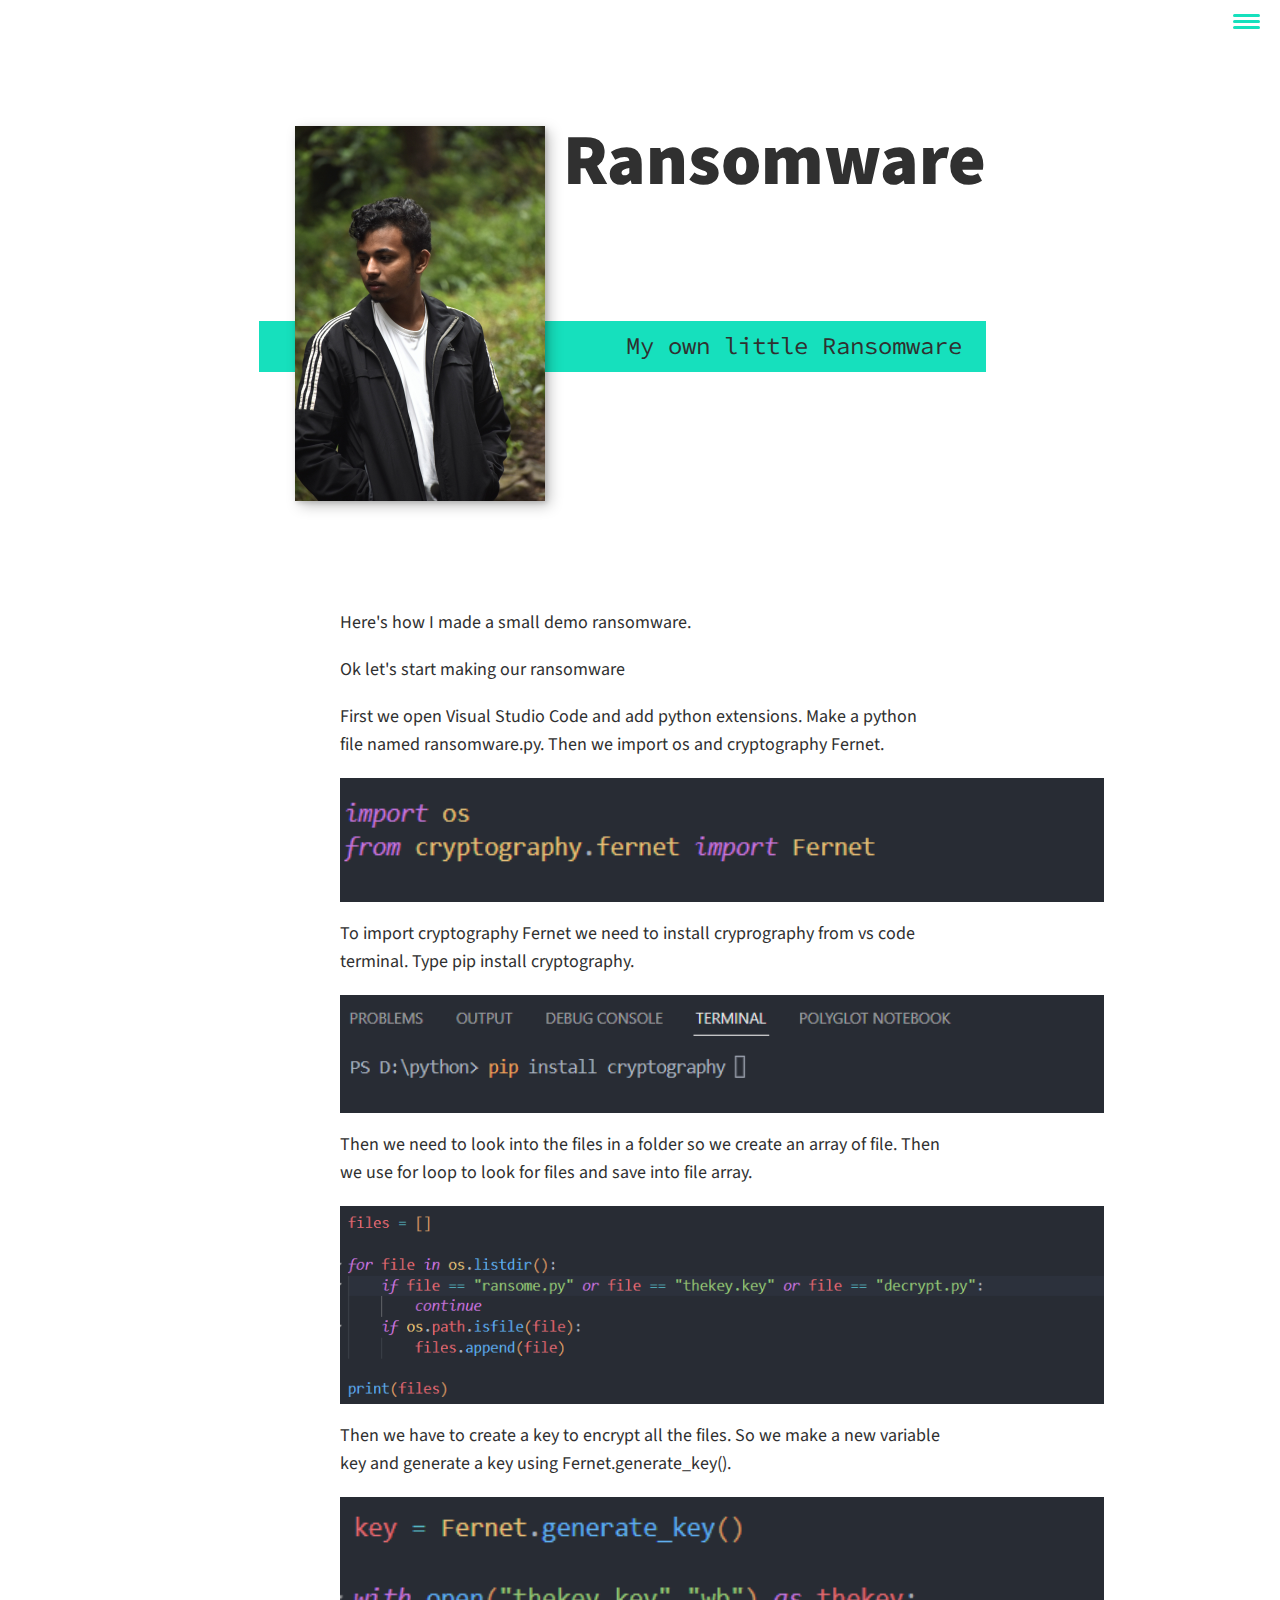
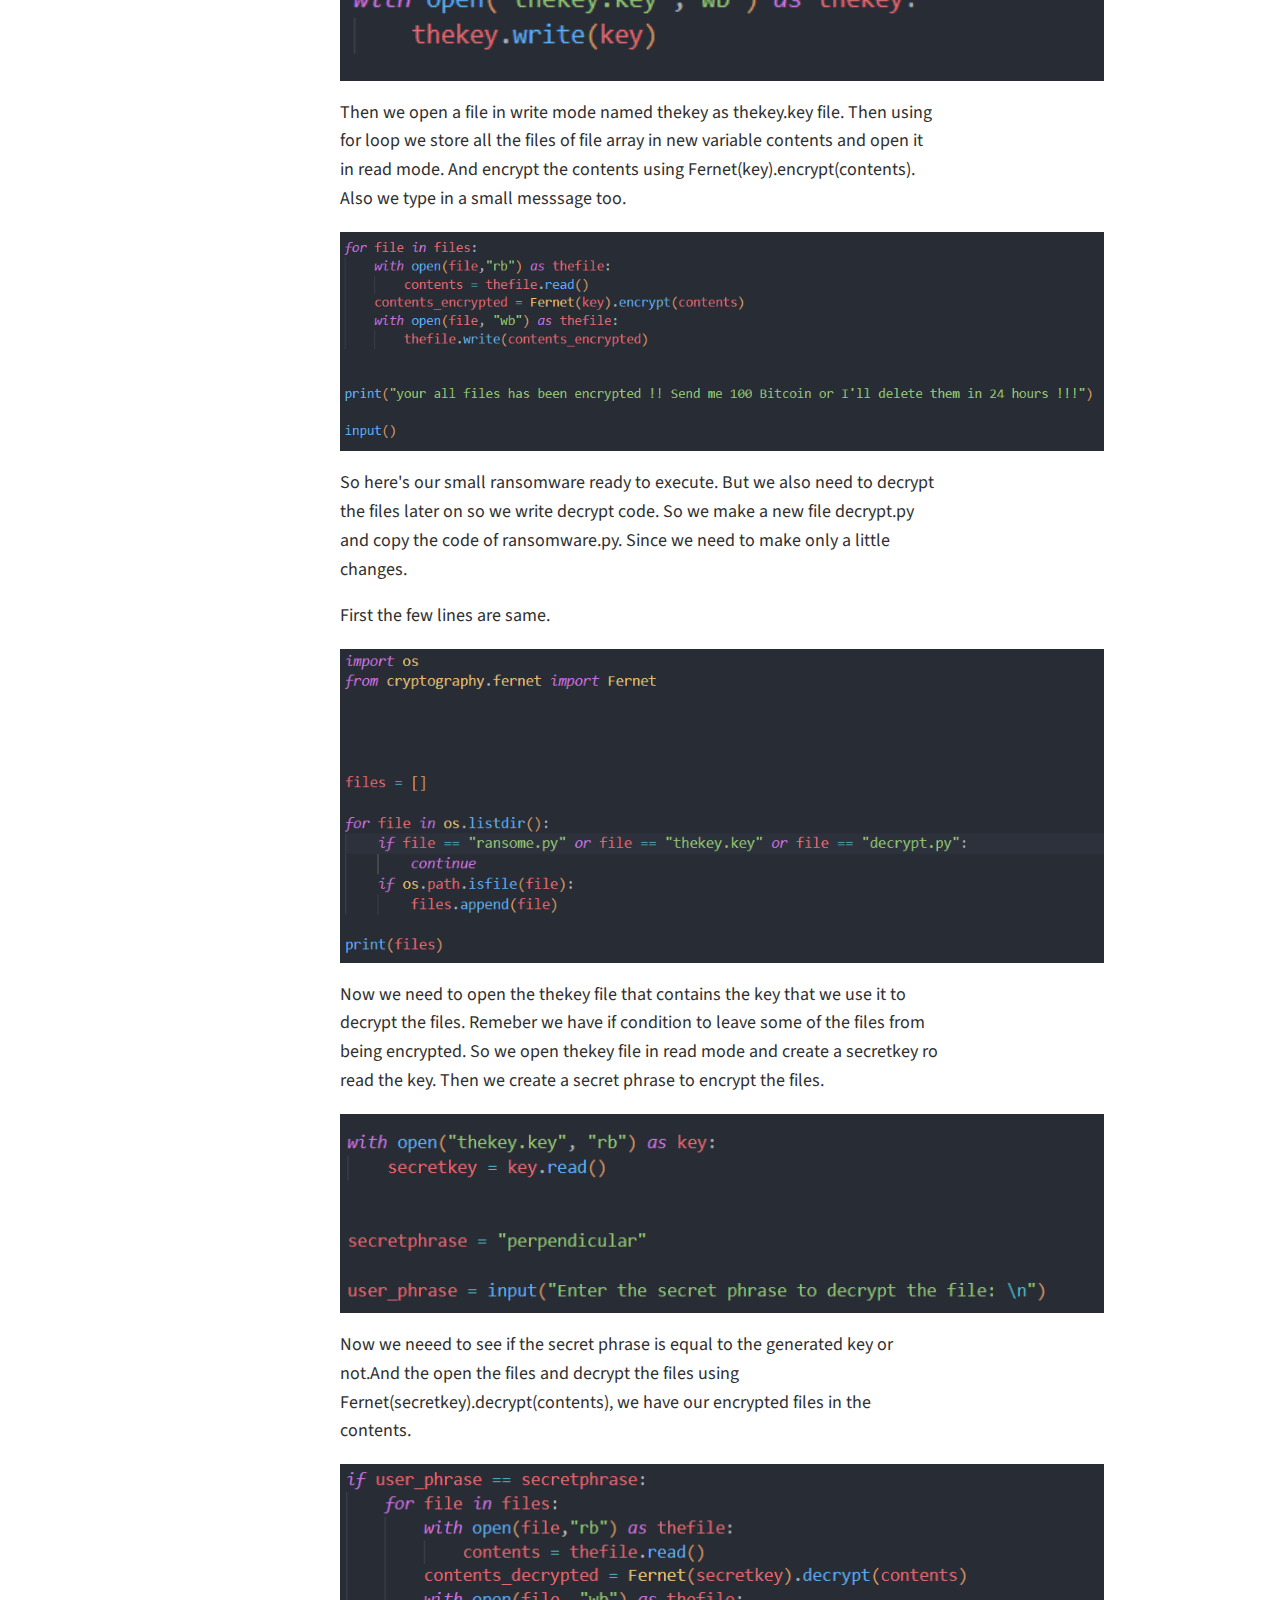
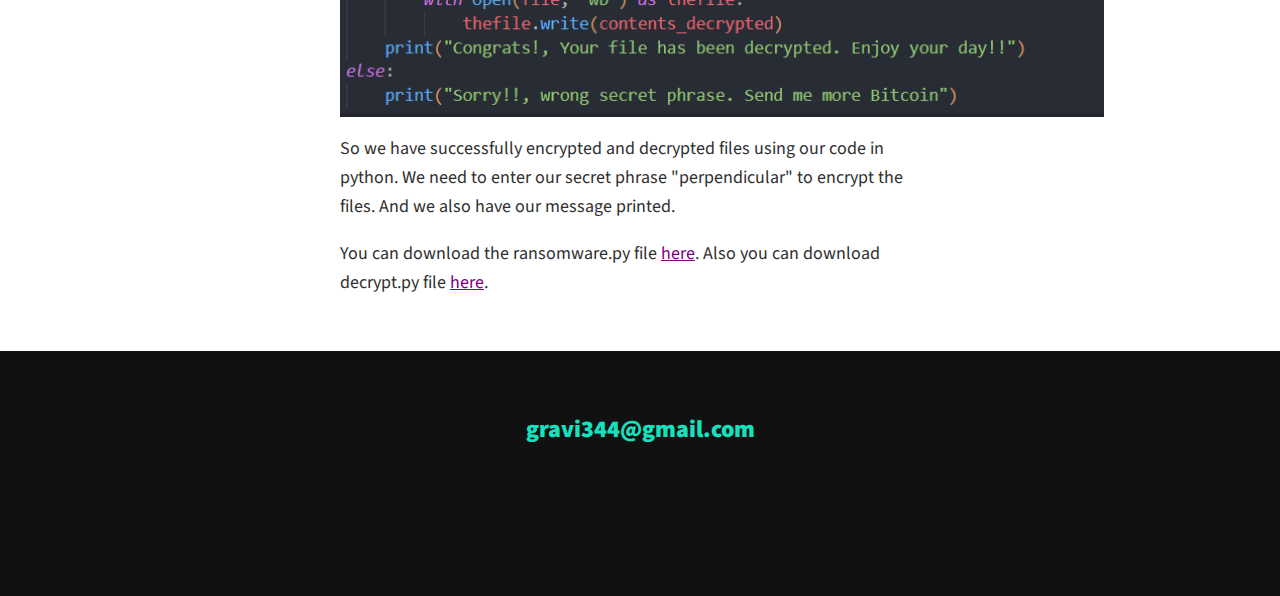
==== Ransomware.html @ d8972ada "First Commit" ====
<!DOCTYPE html>
<html lang="en">
    <head>
        <meta charset="UTF-8">
        <meta name="viewport" content="width=device-width, initial-scale=1.0">
        <title>Ransomware || How it's made</title>
        <link rel="stylesheet" href="https://cdnjs.cloudflare.com/ajax/libs/normalize/7.0.0/normalize.min.css">
        <link rel="stylesheet" href="https://cdnjs.cloudflare.com/ajax/libs/font-awesome/5.11.2/css/all.css" integrity="sha256-46qynGAkLSFpVbEBog43gvNhfrOj+BmwXdxFgVK/Kvc=" crossorigin="anonymous" />  
        
        <!-- Update these with your own fonts -->
        <link href="https://fonts.googleapis.com/css?family=Source+Code+Pro:400,900|Source+Sans+Pro:300,900&display=swap" rel="stylesheet">
        
        <link rel="stylesheet" href="style.css">

        <link rel="apple-touch-icon" sizes="180x180" href="/favicon_io/apple-touch-icon.png">
        <link rel="icon" type="image/png" sizes="32x32" href="/favicon_io/favicon-32x32.png">
        <link rel="icon" type="image/png" sizes="16x16" href="/favicon_io/favicon-16x16.png">
        <link rel="manifest" href="/favicon_io/site.webmanifest">

        <script src="https://kit.fontawesome.com/82ec6e3755.js" crossorigin="anonymous"></script>

    </head>
    <body>
        <header>
            <div class="logo">
                <img src="img/" alt="">
            </div>
            <button class="nav-toggle" aria-label="toggle navigation">
                <span class="hamburger"></span>
            </button>
            <nav class="nav">
                <ul class="nav__list">
                    <li class="nav__item"><a href="index.html" class="nav__link">Home</a></li>
                    <li class="nav__item"><a href="index.html#services" class="nav__link">My Services</a></li>
                    <li class="nav__item"><a href="index.html#about" class="nav__link">About me</a></li>
                    <li class="nav__item"><a href="index.html#work" class="nav__link">My Work</a></li>
                </ul>
            </nav>
        </header>
        

        <section class="intro">
            <h1 class="section__title section__title--intro">
                <strong>Ransomware</strong>
            </h1>
            <p class="section__subtitle section__subtitle--intro">My own little Ransomware</p>
            <img src="img/ravi.JPG" alt="" class="intro__img">
        </section>
        
        <div class="portfolio-item-individual">
            <p>Here's how I made a small demo ransomware.</p>
            <p>Ok let's start making our ransomware</p>
            <p>First we open Visual Studio Code and add python extensions. Make a python file named ransomware.py. Then we import os and cryptography Fernet.</p>
            <img class="img_portfolio" src="document/import files.png" alt="">
            <p>To import cryptography Fernet we need to install cryprography from vs code terminal. Type pip install cryptography.</p>
            <img class="img_portfolio" src="document/install cryptography.png" alt="">
            <p>Then we need to look into the files in a folder so we create an array of file. Then we use for loop to look for files and save into file array.  </p>
            <img class="img_portfolio" src="document/search files.png" alt="">
            <p>Then we have to create a key to encrypt all the files. So we make a new variable key and generate a key using Fernet.generate_key().</p>
            <img class="img_portfolio" src="document/generate key.png" alt="">
            <p>Then we open a file in write mode named thekey as thekey.key file. Then using for loop we store all the files of file array in 
                new variable contents and open it in read mode. And encrypt the contents using Fernet(key).encrypt(contents).
            Also we type in a small messsage too.</p>
            <img class="img_portfolio" src="document/encrypt files.png" alt="">
             <p>So here's our small ransomware ready to execute. But we also need to decrypt the files later on so we write decrypt code. 
                So we make a new file decrypt.py and copy the code of ransomware.py. Since we need to make only a little changes.</p>
                <p>First the few lines are same.</p>
                <img class="img_portfolio" src="document/search files to decrypt.png" alt="">
                <p>Now we need to open the thekey file that contains the key that we use it to decrypt the files. Remeber we have if condition to 
                    leave some of the files from being encrypted. So we open thekey file in read mode and create a secretkey ro read the key. 
                    Then we create a secret phrase to encrypt the files.
                </p>
                <img class="img_portfolio" src="document/secret phrase.png" alt="">
                <p>Now we neeed to see if the secret phrase is equal to the generated key or not.And the open the files and decrypt the files using 
                    Fernet(secretkey).decrypt(contents), we have our encrypted files in the contents. </p>
                <img class="img_portfolio" src="document/decrypt.png" alt="">
                <p>So we have successfully encrypted and decrypted files using our code in python. We need to enter our secret phrase "perpendicular"
                    to encrypt the files. And we also have our message printed.</p>
                    <p>You can download the ransomware.py file <a class="download" class="ransomeware" href="./python/ransome.py" download>here</a>. Also 
                    you can download decrypt.py file <a class="download" href="./python/decrypt.py" download>here</a>.</p>
        </div>
        
        
        <!-- Footer -->
        <footer class="footer">
            <!-- replace with your own email address -->
            <a  class="footer__link">gravi344@gmail.com</a>
            <ul class="social-list">
                <li class="" social-list__item>
                    <a class="social-list__link" href="https://github.com/RaviRajGhorsai" target="_blank">
                        <i class="fa-brands fa-github"></i>
                    </a>
                </li>
                <li class="social-list__item">
                    <a class="social-list__link" href="https://www.facebook.com/profile.php?id=100011196001891"
                        target="_blank">
                        <i class="fa-brands fa-facebook"></i>
                    </a>
                </li>
                <li class="social-list__item">
                    <a class="social-list__link" href="https://twitter.com/RaviRaj758" target="_blank">
                        <i class="fab fa-twitter"></i>
                    </a>
                </li>
                <li class="social-list__item">
                    <a class="social-list__link" href="https://www.linkedin.com/in/ravi-raj-791330260/" target="_blank">
                        <i class="fa-brands fa-linkedin"></i>
                    </a>
                </li>
            </ul>
        </footer>
        
        
        <script src="index.js"></script>
        
    </body>

</html>
---- style.css ----
*,
*::before,
*::after {
    box-sizing: border-box;
}

/* Custom Properties, update these for your own design */

:root {
    --ff-primary: 'Source Sans Pro', sans-serif;
    --ff-secondary: 'Source Code Pro', monospace;

    --fw-reg: 300;
    --fw-bold: 900;

    --clr-light: #fff;
    --clr-dark: #303030;
    --clr-accent: #16e0bd;

    --fs-h1: 3rem;
    --fs-h2: 2.25rem;
    --fs-h3: 1.25rem;
    --fs-body: 2rem;

    --bs: 0.25em 0.25em 0.75em rgba(0, 0, 0, .25),
        0.125em 0.125em 0.25em rgba(0, 0, 0, .15);
}

@media (min-width: 800px) {
    :root {
        --fs-h1: 4.5rem;
        --fs-h2: 3.75rem;
        --fs-h3: 1.5rem;
        --fs-body: 1.125rem;
    }
}

/* General styles */

/* endable this to add smooth scrolling */
html {
    scroll-behavior: smooth;
}


body {
    background: var(--clr-light);
    color: var(--clr-dark);
    margin: 0;
    font-family: var(--ff-primary);
    font-size: var(--fs-body);
    
    line-height: 1.6;
}

section {
    padding: 5em 2em;
}

img {
    display: block;
    max-width: 100%;
}

strong {
    font-weight: var(--fw-bold)
}

:focus {
    outline: 3px solid var(--clr-accent);
    outline-offset: 3px;
}

/* Buttons */

.btn {
    display: inline-block;
    padding: .5em 2.5em;
    background: var(--clr-accent);
    color: var(--clr-dark);
    text-decoration: none;
    cursor: pointer;
    font-size: .8rem;
    text-transform: uppercase;
    letter-spacing: 2px;
    font-weight: var(--fw-bold);
    transition: transform 200ms ease-in-out;
}

.btn:hover {
    transform: scale(1.1);
}

/* Typography */

h1,
h2,
h3 {
    line-height: 1;
    margin: 0;
}

h1 {
    font-size: var(--fs-h1)
}

h2 {
    font-size: var(--fs-h2)
}

h3 {
    font-size: var(--fs-h3)
}


.section__title {
    margin-bottom: .25em;
}

.section__title--intro {
    font-weight: var(--fw-reg);
}

.section__title--intro strong {
    display: block;
}

.section__subtitle {
    margin: 0;
    font-size: var(--fs-h3);
}

.section__subtitle--intro,
.section__subtitle--about {
    background: var(--clr-accent);
    padding: .25em 1em;
    font-family: var(--ff-secondary);
    margin-bottom: 1em;
}

.section__subtitle--work {
    color: var(--clr-accent);
    font-weight: var(--fw-bold);
    margin-bottom: 2em;
}

/* header */
header {
    display: flex;
    justify-content: space-between;
    padding: 1em;
}

.logo {
    max-width: 100px;
}

.nav {
    position: fixed;
    background: var(--clr-dark);
    color: var(--clr-light);
    top: 0;
    bottom: 0;
    left: 0;
    right: 0;
    z-index: 100;

    transform: translateX(100%);
    transition: transform 250ms cubic-bezier(.5, 0, .5, 1);
}

.nav__list {
    list-style: none;
    display: flex;
    height: 100%;
    flex-direction: column;
    justify-content: space-evenly;
    align-items: center;
    margin: 0;
    padding: 0;
}

.nav__link {
    color: inherit;
    font-weight: var(--fw-bold);
    font-size: var(--fs-h3);
    text-decoration: none;
}

.nav__link:hover {
    color: var(--clr-accent);
}

.nav-toggle {
    padding: .5em;
    background: transparent;
    border: 0;
    cursor: pointer;
    position: absolute;
    right: 1em;
    top: 1em;
    z-index: 1000;
}

.nav-open .nav {
    transform: translateX(0);
}

.nav-open .nav-toggle {
    position: fixed;
}

.nav-open .hamburger {
    transform: rotate(.625turn);
}

.nav-open .hamburger::before {
    transform: rotate(90deg) translateX(-6px);
}

.nav-open .hamburger::after {
    opacity: 0;
}






.hamburger {
    display: block;
    position: relative;
}

.hamburger,
.hamburger::before,
.hamburger::after {
    background: var(--clr-accent);
    width: 2em;
    height: 3px;
    border-radius: 1em;
    transition: transform 250ms ease-in-out;
}


.hamburger::before,
.hamburger::after {
    content: '';
    position: absolute;
    left: 0;
    right: 0;
}

.hamburger::before {
    top: 6px;
}

.hamburger::after {
    bottom: 6px;
}


/*  Intro section  */

.intro {
    position: relative;
}

.intro__img {
    box-shadow: var(--bs);
}

.section__subtitle--intro {
    display: inline-block;
}

@media (min-width: 600px) {
    .intro {
        display: grid;
        width: min-content;
        margin: 0 auto;
        grid-column-gap: 1em;
        grid-template-areas:
            "img title"
            "img subtitle";
        grid-template-columns: min-content max-content;
    }

    .intro__img {
        grid-area: img;
        min-width: 250px;
        position: relative;
        z-index: 2;
    }

    .section__subtitle--intro {
        align-self: start;
        grid-column: -1 / 1;
        grid-row: 2;
        text-align: right;
        position: relative;
        left: -1.5em;
        width: calc(100% + 1.5em);
    }
}



/*  My services section  */

.my-services {
    background-color: var(--clr-dark);
    background-image: url(img/);
    background-size: cover;
    /* background-blend-mode: multiply; */
    color: var(--clr-light);
    text-align: center;
}

.section__title--services {
    color: var(--clr-accent);
    position: relative;
}

.section__title--services::after {
    content: '';
    display: block;
    width: 2em;
    height: 1px;
    margin: 0.5em auto 1em;
    background: var(--clr-light);
    opacity: 0.25;
}

.services {
    margin-bottom: 4em;
}

.service {
    max-width: 500px;
    margin: 0 auto;
}

@media (min-width: 800px) {
    .services {
        display: flex;
        max-width: 1000px;
        margin-left: auto;
        margin-right: auto;
    }

    .service+.service {
        margin-left: 2em;
    }
}


.about-me {
    max-width: 1000px;
    margin: 0 auto;
}

.about-me__img {
    box-shadow: var(--bs);
}

@media (min-width: 600px) {
    .about-me {
        display: grid;
        grid-template-columns: 1fr 200px;
        grid-template-areas:
            "title img"
            "subtitle img"
            "text img";
        grid-column-gap: 2em;
    }

    .section__title--about {
        grid-area: title;
    }

    .section__subtitle--about {
        grid-column: 1 / -1;
        grid-row: 2;
        position: relative;
        left: -1em;
        width: calc(100% + 2em);
        padding-left: 1em;
        padding-right: calc(200px + 4em);
    }

    .about-me__img {
        grid-area: img;
        position: relative;
        z-index: 2;
    }
}

/* My Work */

.my-work {
    background-color: var(--clr-dark);
    background-image: url(img/);
    background-size: cover;
    /* background-blend-mode: multiply; */
    color: var(--clr-light);
    text-align: center;
}

.section__title--work::after {
    content: '';
    display: block;
    width: 2em;
    height: 1px;
    margin: 0.5em auto 1em;
    background: var(--clr-light);
    opacity: 0.25;
}

.section__title--work{
    color: var(--clr-accent);
}

.Myworks {
    margin-bottom: 4em;
}

.Mywork {
    max-width: 500px;
    margin: 0 auto;
}

#read{
    text-decoration: none;
    color: var(--clr-light);
}

#read:hover{
    text-decoration: underline;
    cursor: pointer;
    color: var(--clr-accent);
}

@media (min-width: 800px) {
    .Myworks {
        display: flex;
        max-width: 1000px;
        margin-left: auto;
        margin-right: auto;
    }

    #read{
        text-decoration: none;
        color: var(--clr-light);
    }

    .Mywork+.Mywork {
        margin-left: 2em;
    }

    #read:hover{
        text-decoration: underline;
        cursor: default;
        color: var(--clr-accent);
    }
}

/* .portfolio {
    display: grid;
    grid-template-columns: repeat(auto-fit, minmax(300px, 1fr));
}
.portfolio__item {
    background: var(--clr-accent);
    overflow: hidden;
}
.portfolio__img {
    transition:
        transform 750ms cubic-bezier(.5, 0, .5, 1),
        opacity 250ms linear;
}
#portfolio2 {
    height: 13.575em;
    width: 24em;
}
#portfolio4,
#portfolio1 {
    height: 13.575em;
}
#portfolio3 {
    height: 13.575em;
}
.portfolio__item:focus {
    position: relative;
    z-index: 2;
}
.portfolio__img:hover,
.portfolio__item:focus .portfolio__img {
    transform: scale(1.2);
    opacity: .5;
}
@media (min-width: 300px) {
    .my-work {
        background-color: var(--clr-dark);
        color: var(--clr-light);
        text-align: center;
    }
    .portfolio {
        display: grid;
        grid-template-columns: repeat(auto-fit, minmax(300px, 1fr));
    }
    .portfolio__item {
        background: var(--clr-accent);
        overflow: hidden;
    }
    .portfolio__img {
        transition:
            transform 750ms cubic-bezier(.5, 0, .5, 1),
            opacity 250ms linear;
    }
    .portfolio__item:focus {
        position: relative;
        z-index: 2;
    }
    .portfolio__img:hover,
    .portfolio__item:focus .portfolio__img {
        transform: scale(1.2);
        opacity: .5;
    }
    #portfolio2,
    .portfolio__img {
        width: 100%;
    }
} */


/* footer */

.footer {
    background: #111;
    color: var(--clr-accent);
    text-align: center;
    padding: 2.5em 0;
    font-size: var(--fs-h3);

}

.footer a {
    color: inherit;
    text-decoration: none;
}

.footer__link {
    font-weight: var(--fw-bold);
}

.footer__link:hover,
.social-list__link:hover {
    opacity: .7;
}

.footer__link:hover {
    text-decoration: underline;
}

.social-list {
    list-style: none;
    display: flex;
    justify-content: center;
    margin: 2em 0 0;
    padding: 0;
}

.social-list__item {
    margin: 0 .5em;
}

.social-list__link {
    padding: .5em;
}


/* Individual portfolio item styles */

.portfolio-item-individual {
    padding: 0 2em 2em;
    max-width: 1000px;
    margin: 0 auto;
}

.portfolio-item-individual p {
    max-width: 600px;
    margin-left: auto;
    margin-right: auto;
}

.portfolio-item-individual img{
    align-self: center;
}

.img_portfolio{
    max-width: 100%;
    min-height: 7%;
    object-fit: cover;
    width: 100%;
    padding-left: 17.7%;
}

.download{
    cursor: pointer;
    color: purple;
}

.download:hover{
    color: var(--clr-accent);
}

@media (min-width: 600px){
    .img_portfolio{
        max-width: 100%;
        min-height: 7%;
        object-fit: cover;
        width: 100%;
        padding-left: 17.7%;
    }
}
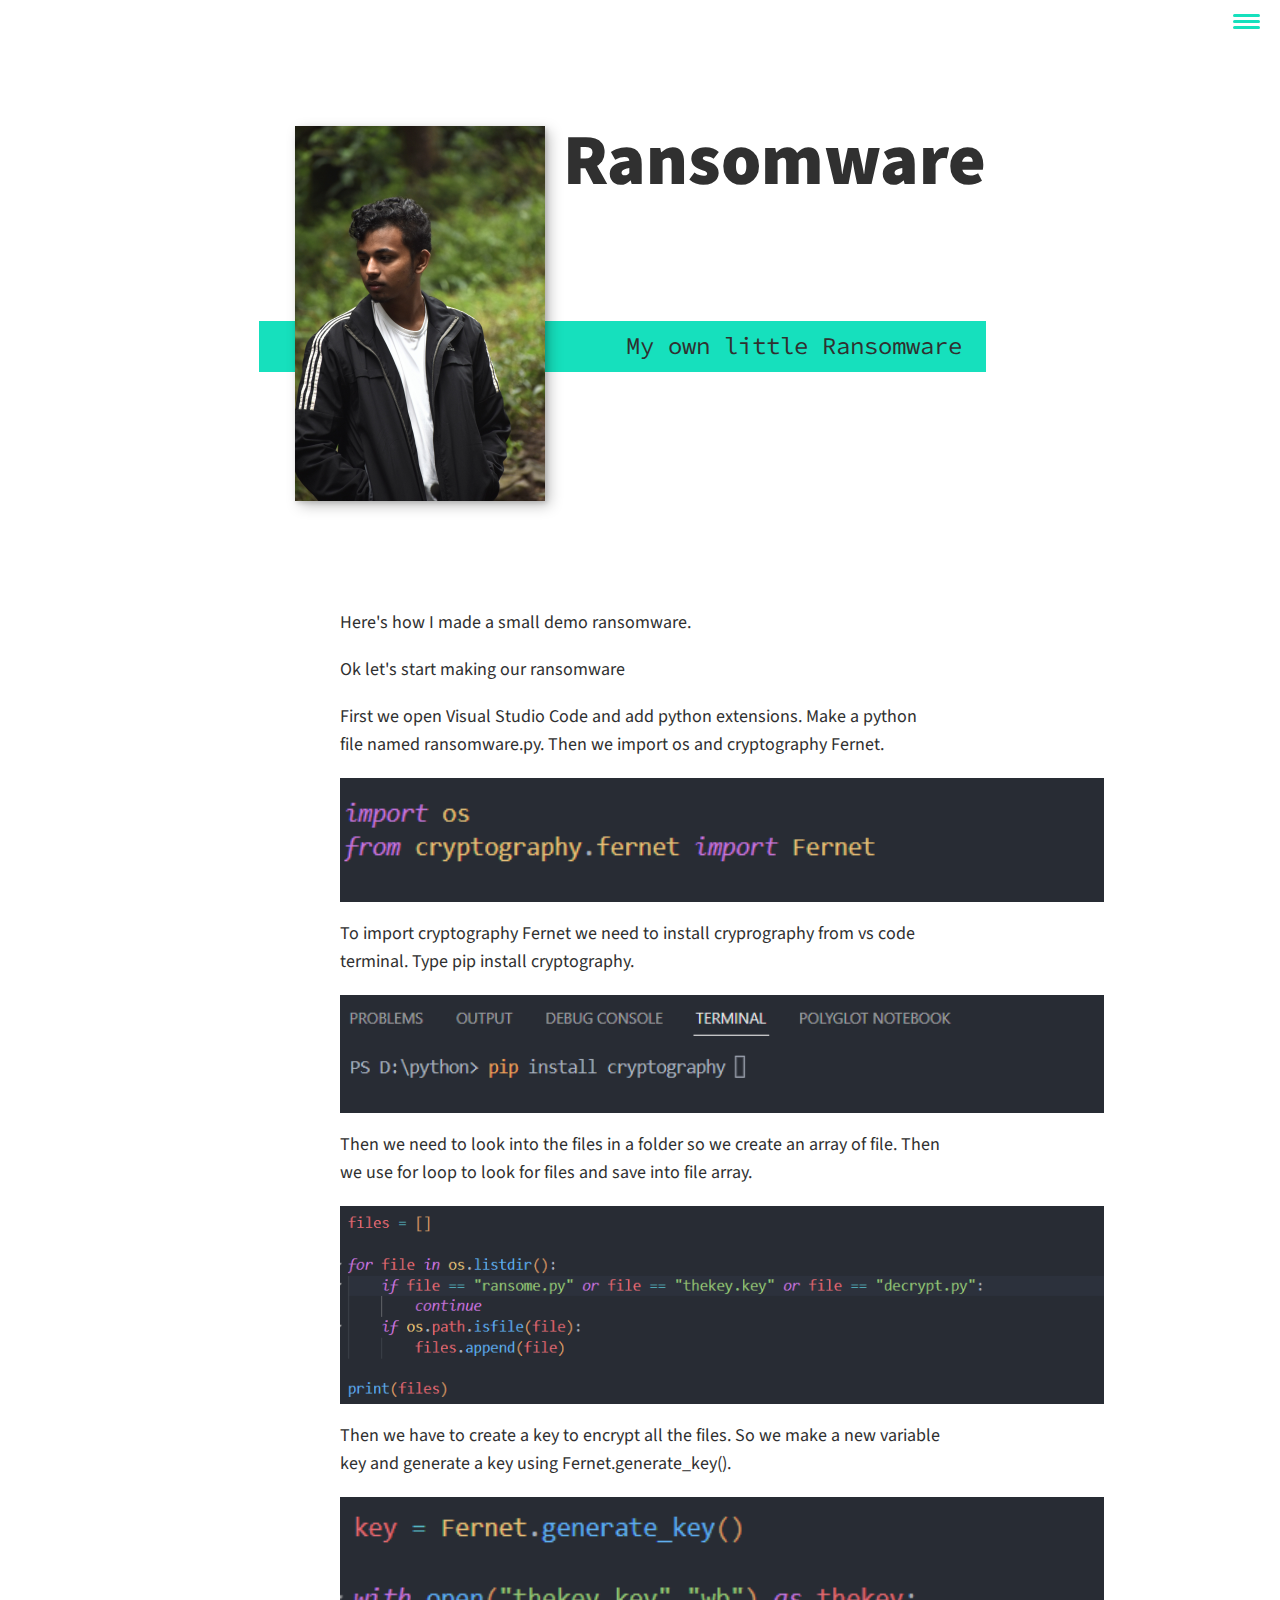
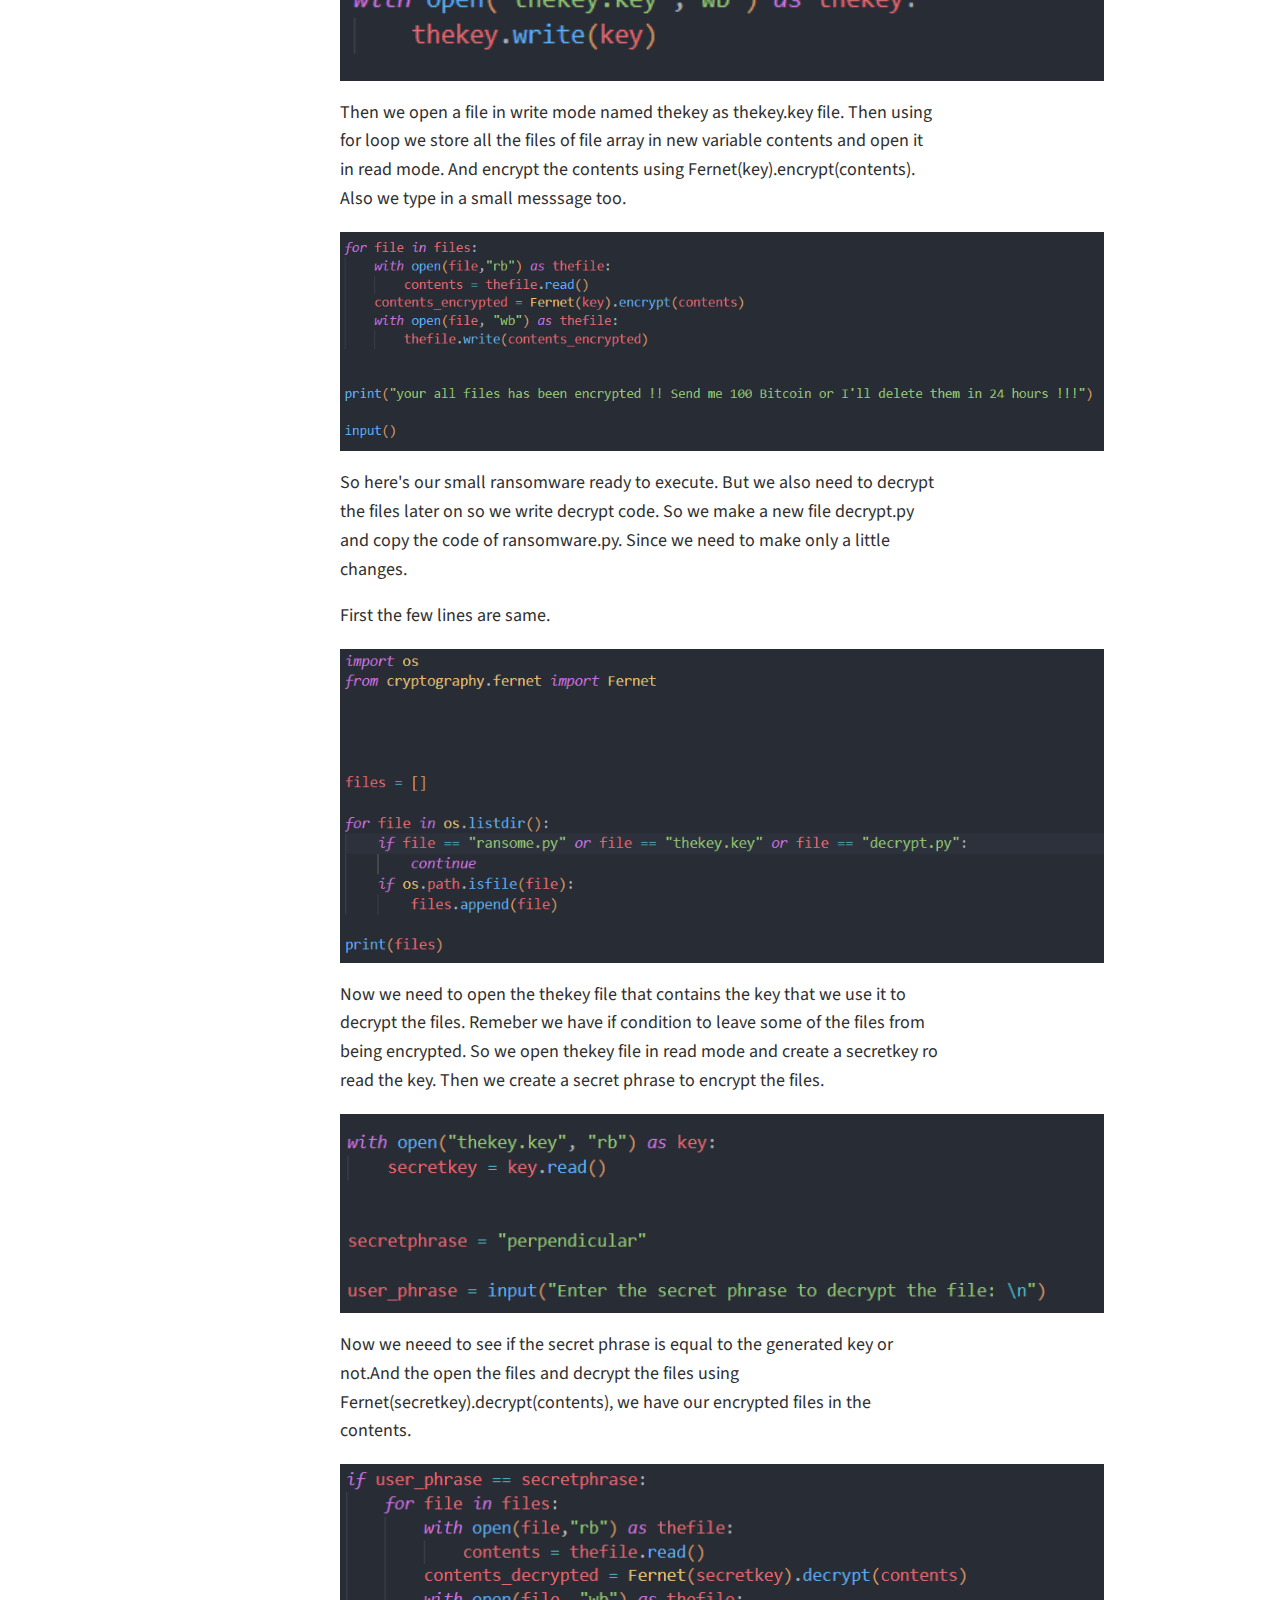
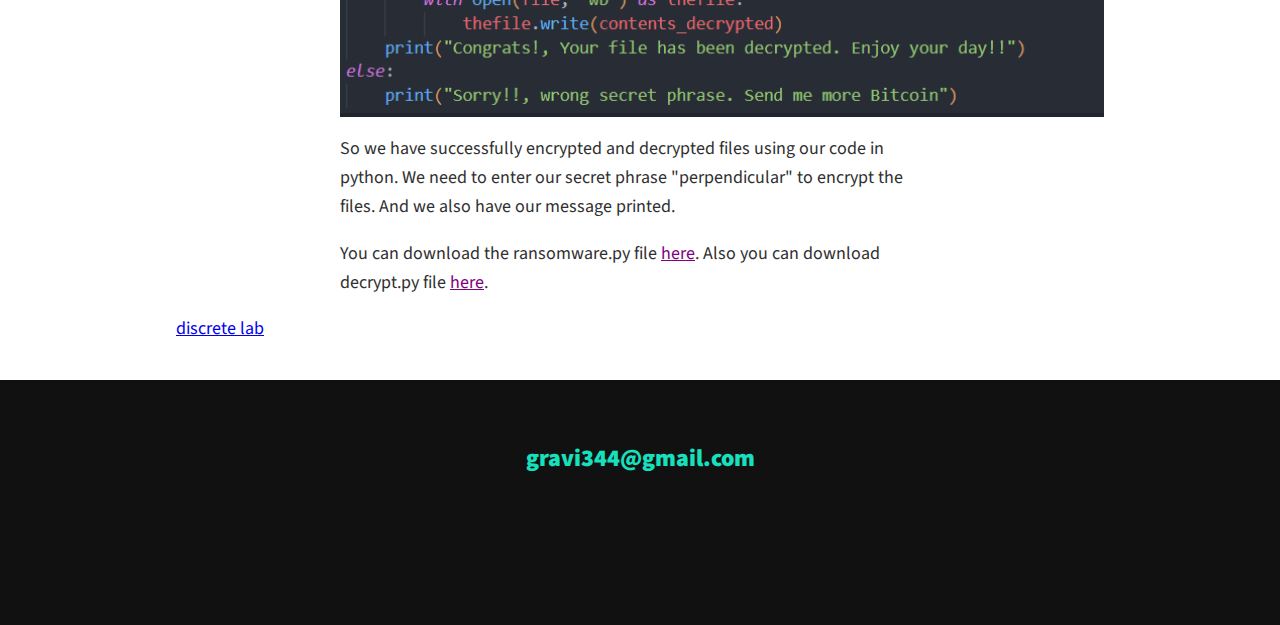
==== commit 0806eba1: "ds lab" ====
--- a/Ransomware.html
+++ b/Ransomware.html
@@ -76,8 +76,10 @@
                 <img class="img_portfolio" src="document/decrypt.png" alt="">
                 <p>So we have successfully encrypted and decrypted files using our code in python. We need to enter our secret phrase "perpendicular"
                     to encrypt the files. And we also have our message printed.</p>
-                    <p>You can download the ransomware.py file <a class="download" class="ransomeware" href="./python/ransome.py" download>here</a>. Also 
+                    <p>You can download the ransomware.py file <a class="download"  href="./python/ransomware.py" download>here</a>. Also 
                     you can download decrypt.py file <a class="download" href="./python/decrypt.py" download>here</a>.</p>
+
+                    <a href="DsLabReport.pdf" download>discrete lab</a>
         </div>
         
         
--- a/style.css
+++ b/style.css
@@ -149,11 +149,11 @@
     display: flex;
     justify-content: space-between;
     padding: 1em;
-}
-
-.logo {
-    max-width: 100px;
-}
+
+
+}
+
+
 
 .nav {
     position: fixed;
@@ -164,10 +164,10 @@
     left: 0;
     right: 0;
     z-index: 100;
-
     transform: translateX(100%);
     transition: transform 250ms cubic-bezier(.5, 0, .5, 1);
 }
+
 
 .nav__list {
     list-style: none;
@@ -178,6 +178,7 @@
     align-items: center;
     margin: 0;
     padding: 0;
+ 
 }
 
 .nav__link {
@@ -433,7 +434,10 @@
 #read{
     text-decoration: none;
     color: var(--clr-light);
-}
+    font-weight: var(--fw-bold);
+}
+
+
 
 #read:hover{
     text-decoration: underline;
@@ -451,7 +455,8 @@
 
     #read{
         text-decoration: none;
-        color: var(--clr-light);
+        color: var(--clr-accent);
+        font-weight: bold;
     }
 
     .Mywork+.Mywork {
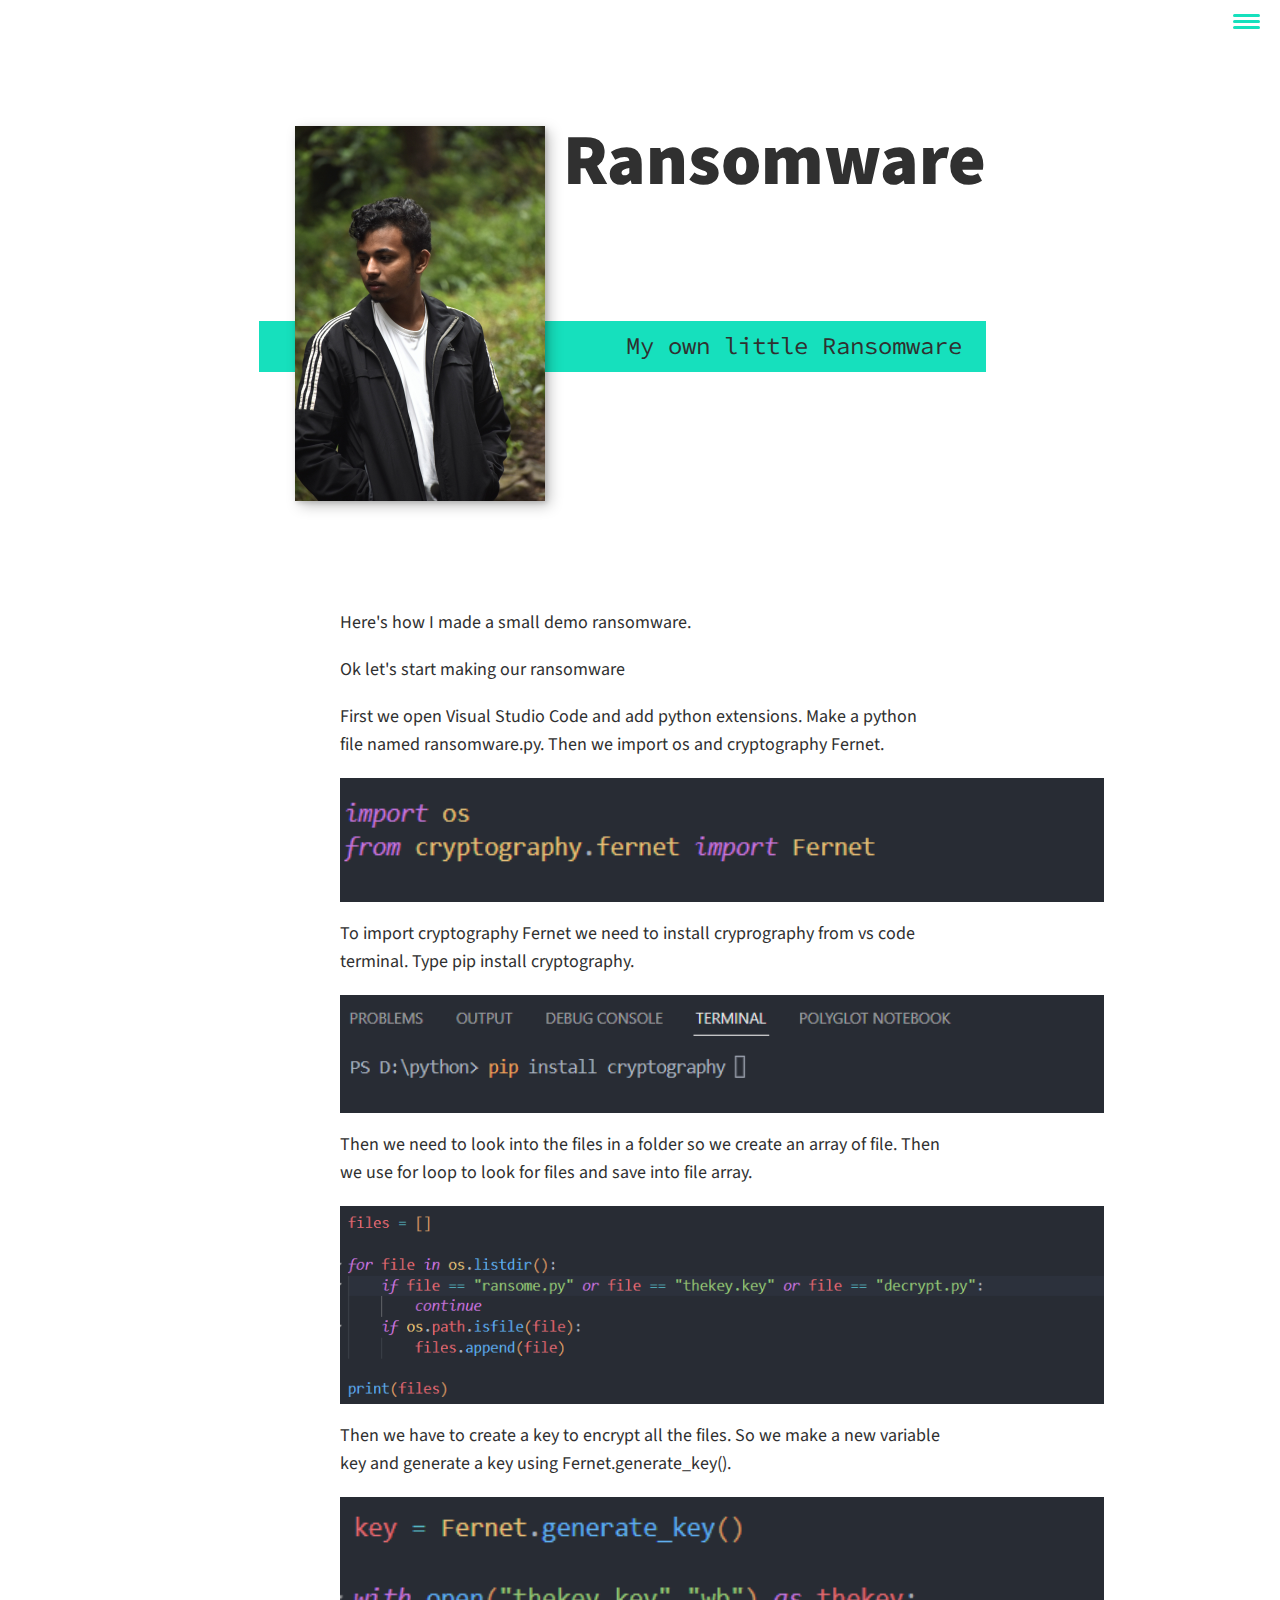
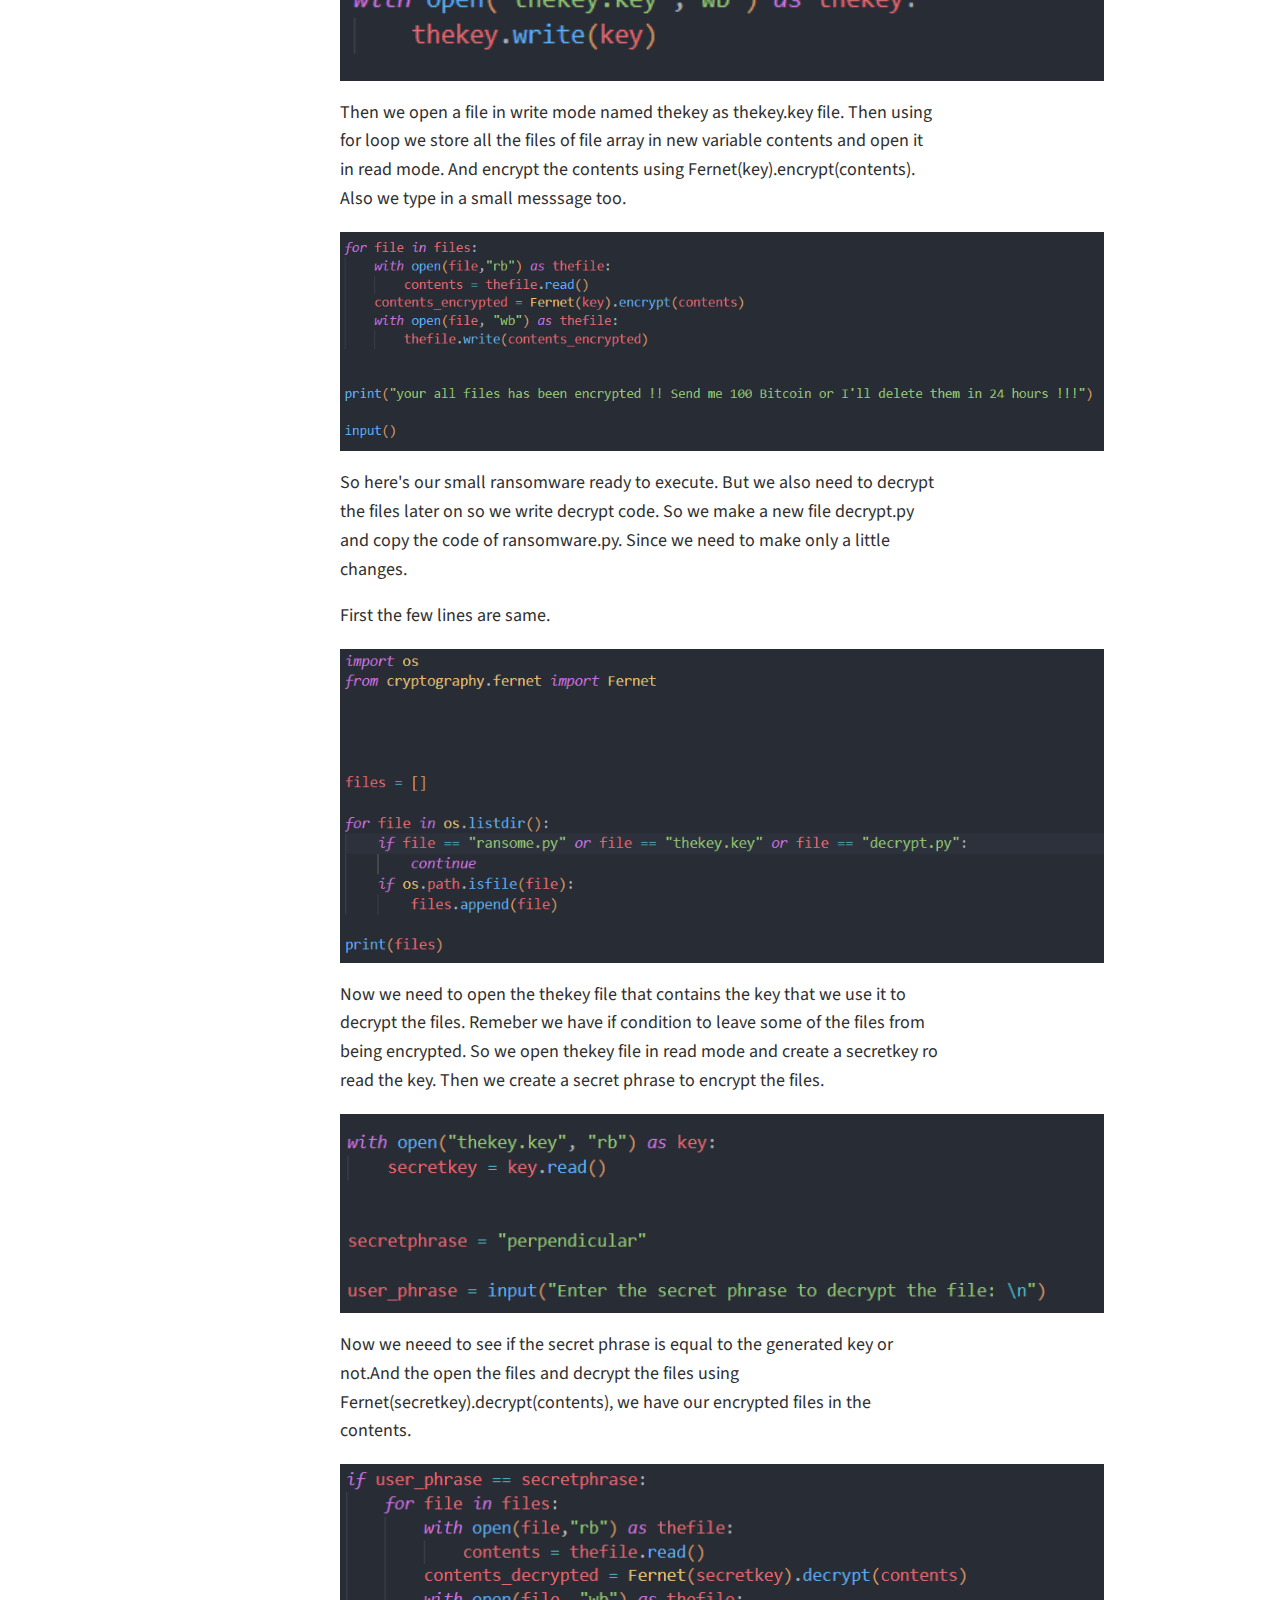
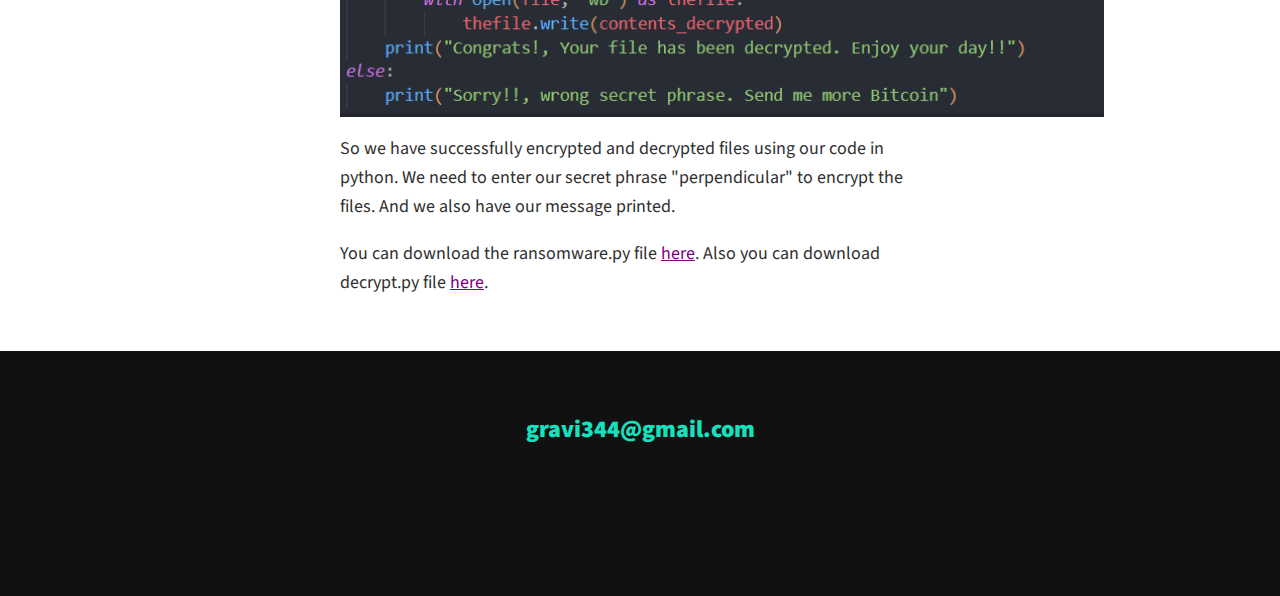
==== commit f3c2c94f: "changed" ====
--- a/Ransomware.html
+++ b/Ransomware.html
@@ -79,7 +79,7 @@
                     <p>You can download the ransomware.py file <a class="download"  href="./python/ransomware.py" download>here</a>. Also 
                     you can download decrypt.py file <a class="download" href="./python/decrypt.py" download>here</a>.</p>
 
-                    <a href="DsLabReport.pdf" download>discrete lab</a>
+                    
         </div>
         
         
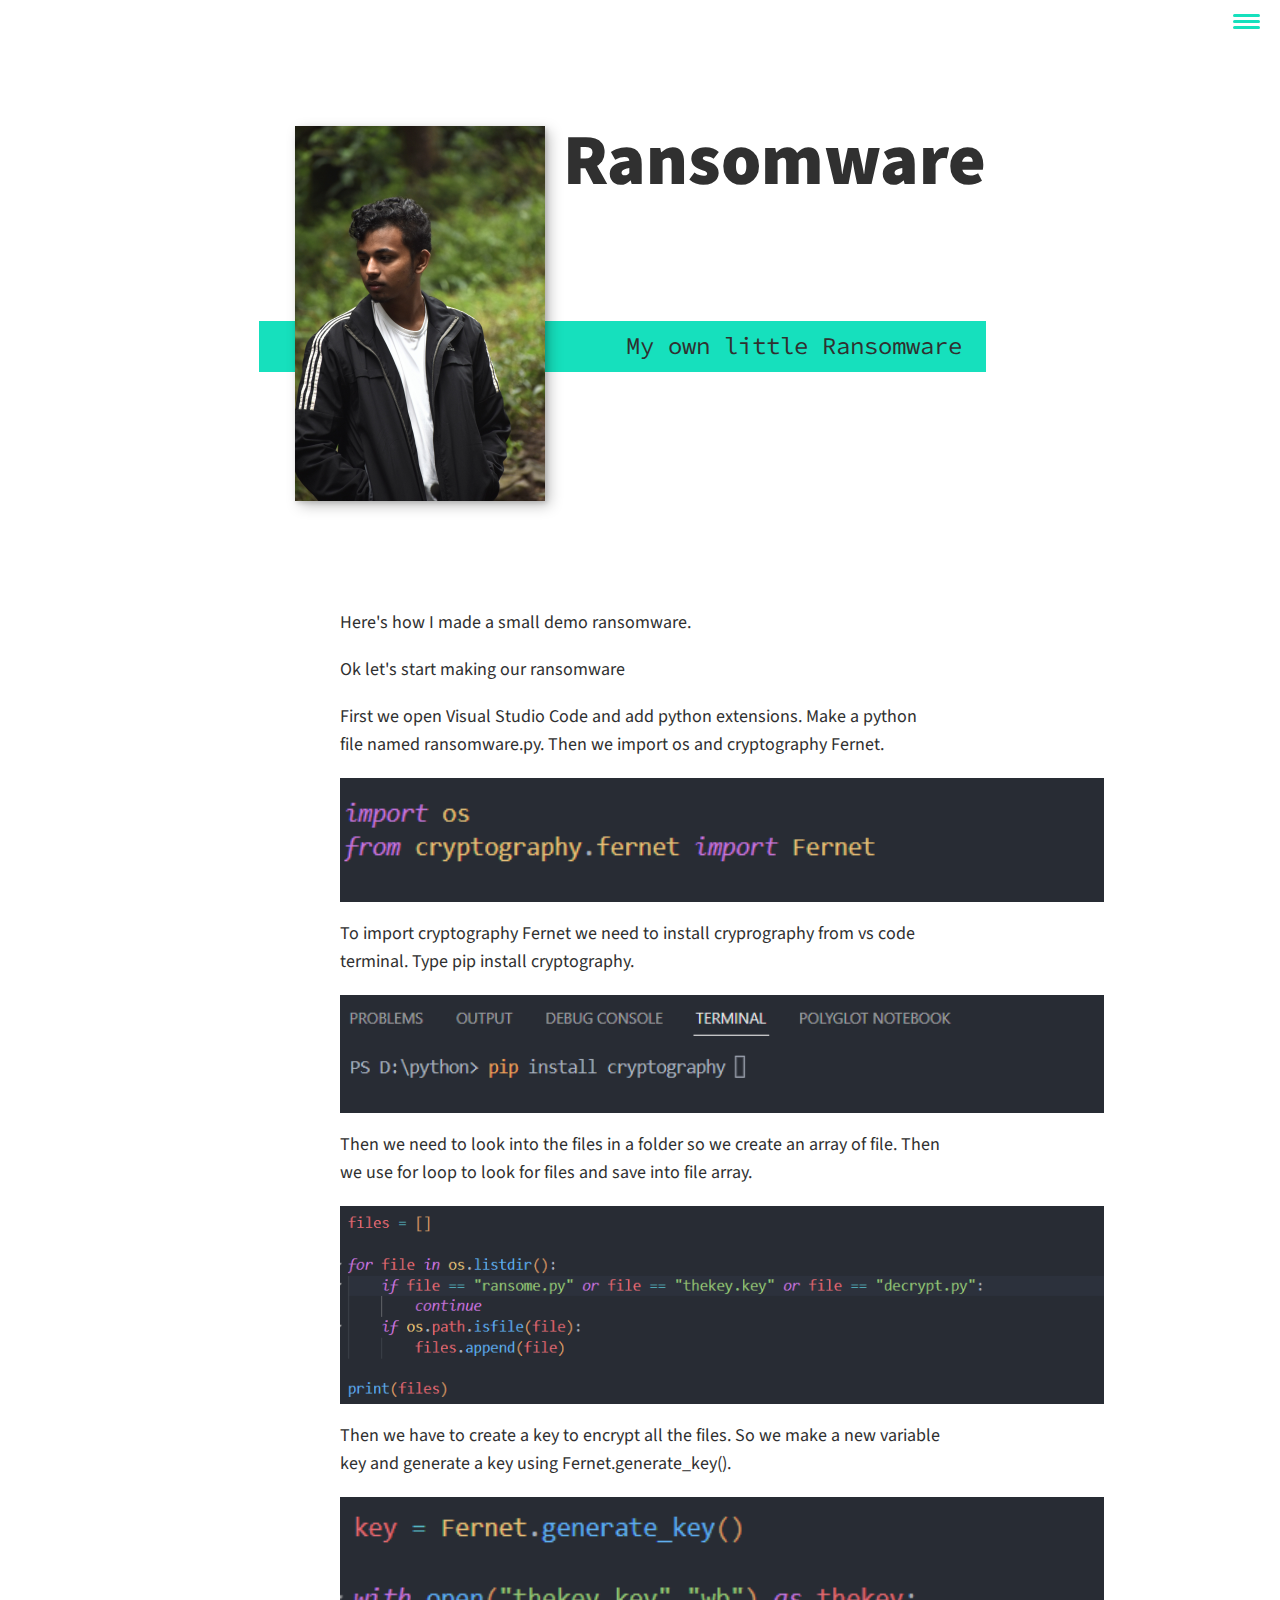
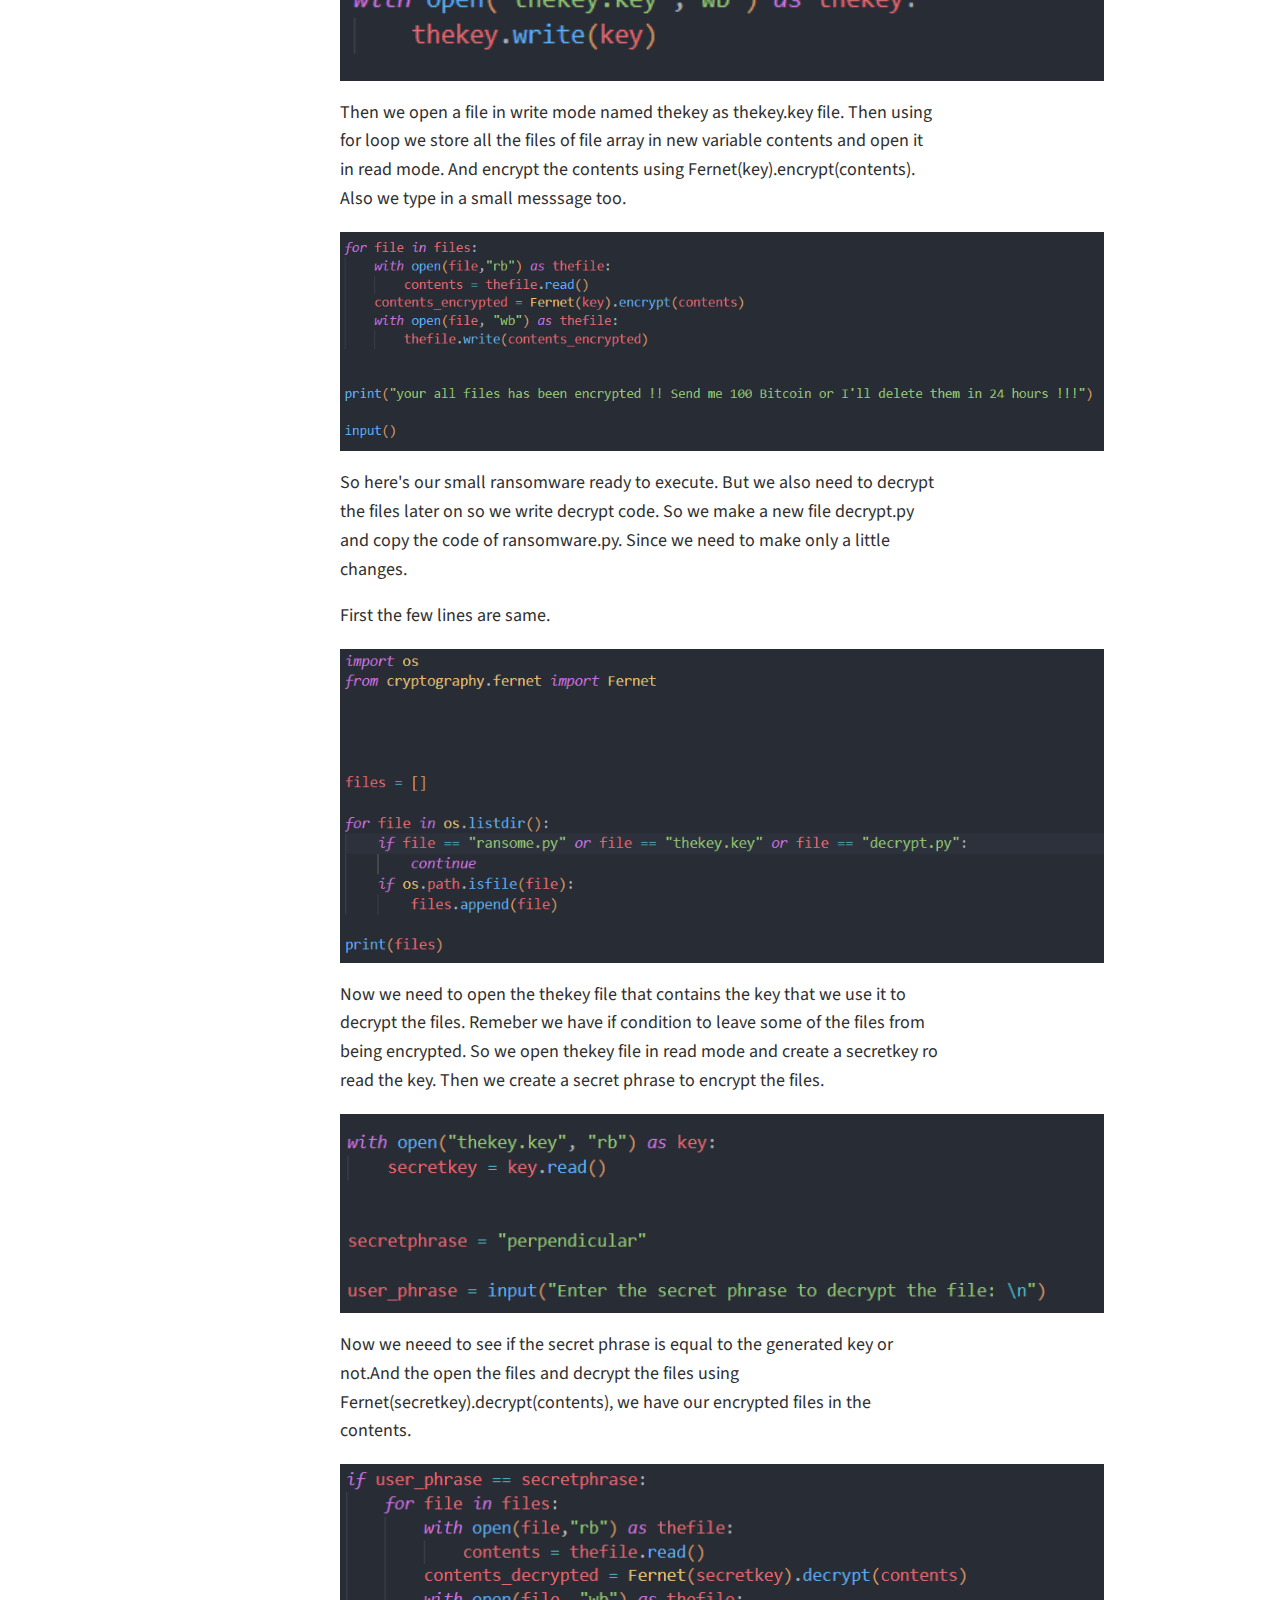
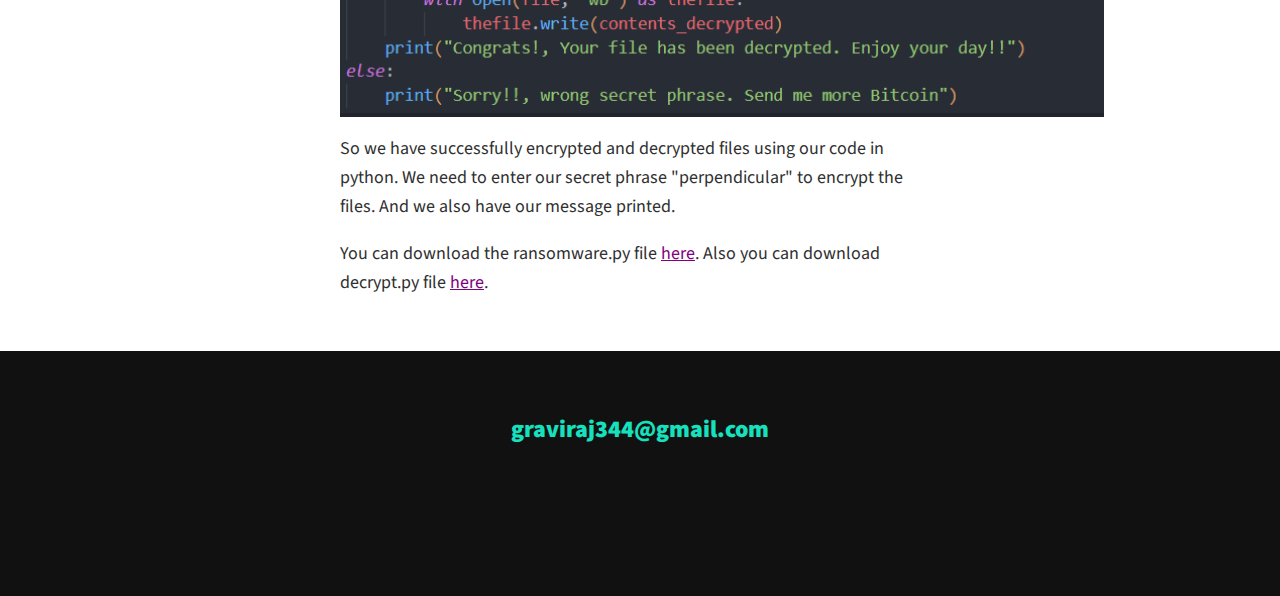
==== commit 6ce950bc: "gmail" ====
--- a/Ransomware.html
+++ b/Ransomware.html
@@ -86,7 +86,7 @@
         <!-- Footer -->
         <footer class="footer">
             <!-- replace with your own email address -->
-            <a  class="footer__link">gravi344@gmail.com</a>
+            <a  class="footer__link">graviraj344@gmail.com</a>
             <ul class="social-list">
                 <li class="" social-list__item>
                     <a class="social-list__link" href="https://github.com/RaviRajGhorsai" target="_blank">
